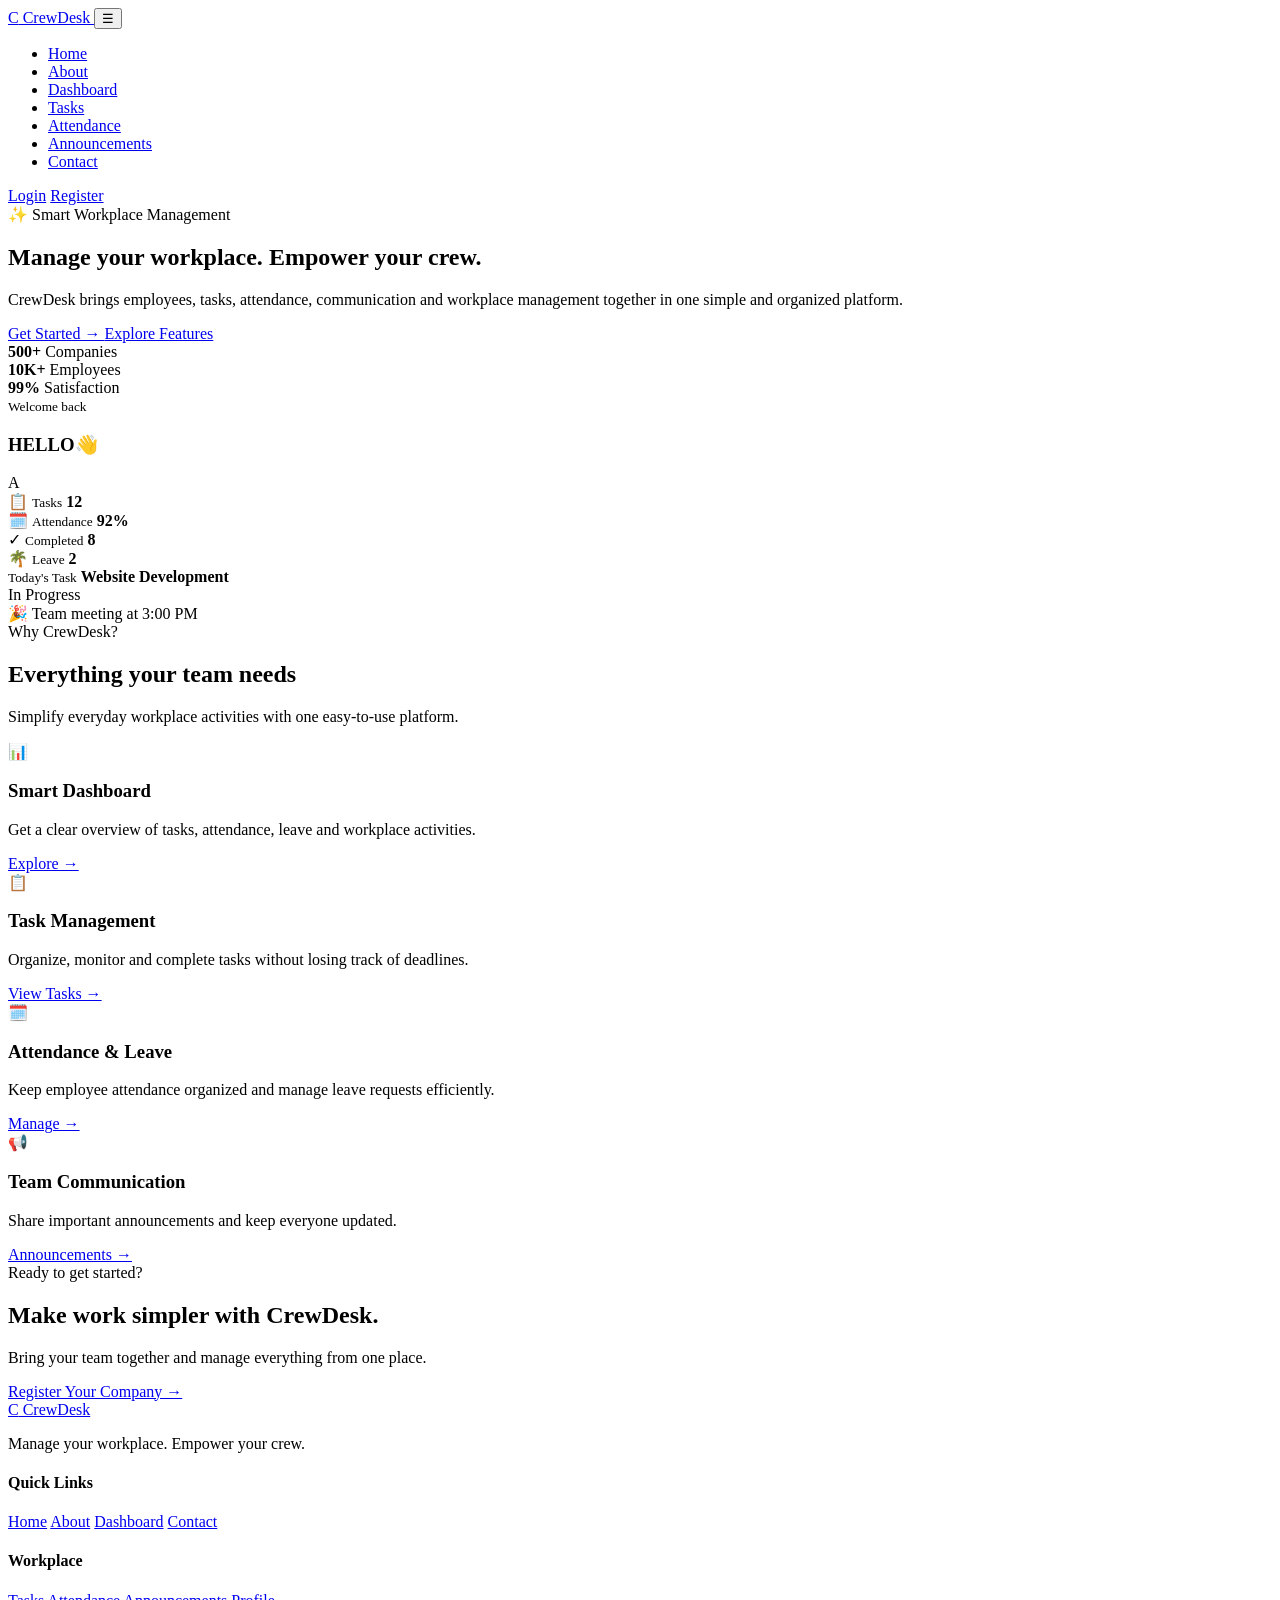
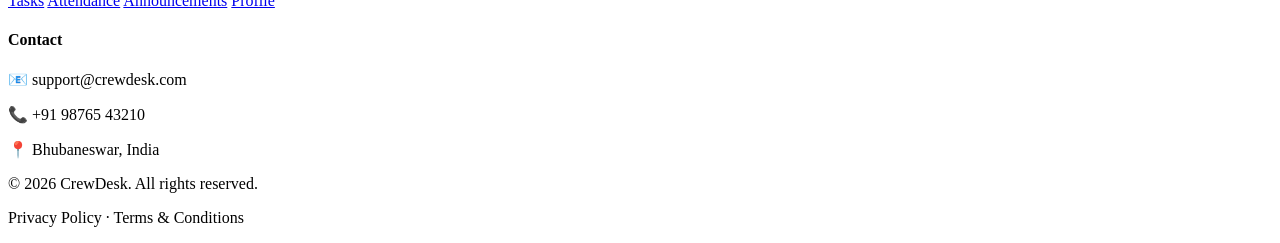
==== index.html @ 96252538 "Add files via upload" ====
<!DOCTYPE html>
<html lang="en">
<head>
    <meta charset="UTF-8">
    <meta name="viewport" content="width=device-width, initial-scale=1.0">
    <title>CrewDesk | Workplace Management</title>

    <link rel="preconnect" href="https://fonts.googleapis.com">
    <link rel="preconnect" href="https://fonts.gstatic.com" crossorigin>
    <link href="https://fonts.googleapis.com/css2?family=Poppins:wght@300;400;500;600;700&display=swap" rel="stylesheet">

    <link rel="stylesheet" href="/Project/CSS/style.css">
</head>

<body>

<header class="header">
    <nav class="navbar container">

        <a href="index.html" class="logo">
            <span class="logo-icon">C</span>
            CrewDesk
        </a>

        <button class="menu-toggle" id="menuToggle">
            ☰
        </button>

        <ul class="nav-links" id="navLinks">
            <li><a href="index.html" class="active">Home</a></li>
            <li><a href="about.html">About</a></li>
            <li><a href="dashboard.html">Dashboard</a></li>
            <li><a href="tasks.html">Tasks</a></li>
            <li><a href="attendance.html">Attendance</a></li>
            <li><a href="announcements.html">Announcements</a></li>
            <li><a href="contact.html">Contact</a></li>
        </ul>

        <div class="nav-buttons">
            <a href="login.html" class="btn btn-outline">Login</a>
            <a href="register.html" class="btn btn-primary">Register</a>
        </div>

    </nav>
</header>


<main>

<section class="hero">

    <div class="container hero-content">

        <div class="hero-text">
            <span class="badge">✨ Smart Workplace Management</span>

            <h1>
                Manage your workplace.
                <span>Empower your crew.</span>
            </h1>

            <p>
                CrewDesk brings employees, tasks, attendance,
                communication and workplace management together
                in one simple and organized platform.
            </p>

            <div class="hero-buttons">
                <a href="register.html" class="btn btn-primary btn-large">
                    Get Started →
                </a>

                <a href="about.html" class="btn btn-light btn-large">
                    Explore Features
                </a>
            </div>

            <div class="hero-stats">
                <div>
                    <strong>500+</strong>
                    <span>Companies</span>
                </div>

                <div>
                    <strong>10K+</strong>
                    <span>Employees</span>
                </div>

                <div>
                    <strong>99%</strong>
                    <span>Satisfaction</span>
                </div>
            </div>
        </div>


        <div class="hero-dashboard">

            

            <div class="dashboard-preview">

                <div class="preview-header">
                    <div>
                        <small>Welcome back</small>
                        <h3 id="welcomeUser">HELLO👋</h3>
                    </div>

                    <div class="profile-circle">A</div>
                </div>

                <div class="preview-cards">

                    <div class="mini-card pink">
                        <span>📋</span>
                        <small>Tasks</small>
                        <strong>12</strong>
                    </div>

                    <div class="mini-card blue">
                        <span>🗓️</span>
                        <small>Attendance</small>
                        <strong>92%</strong>
                    </div>

                    <div class="mini-card green">
                        <span>✓</span>
                        <small>Completed</small>
                        <strong>8</strong>
                    </div>

                    <div class="mini-card purple">
                        <span>🌴</span>
                        <small>Leave</small>
                        <strong>2</strong>
                    </div>

                </div>

                <div class="preview-task">
                    <div>
                        <small>Today's Task</small>
                        <strong>Website Development</strong>
                    </div>

                    <span class="status progress">
                        In Progress
                    </span>
                </div>

                <div class="progress-bar">
                    <span></span>
                </div>

            </div>

            <div class="floating-card card-two">
                🎉 Team meeting at 3:00 PM
            </div>

        </div>

    </div>

</section>


<section class="section">

    <div class="container">

        <div class="section-heading">
            <span class="badge">Why CrewDesk?</span>
            <h2>Everything your team needs</h2>
            <p>
                Simplify everyday workplace activities with
                one easy-to-use platform.
            </p>
        </div>


        <div class="feature-grid">

            <article class="feature-card">
                <div class="feature-icon pink-bg">📊</div>
                <h3>Smart Dashboard</h3>
                <p>
                    Get a clear overview of tasks, attendance,
                    leave and workplace activities.
                </p>
                <a href="dashboard.html">Explore →</a>
            </article>


            <article class="feature-card">
                <div class="feature-icon blue-bg">📋</div>
                <h3>Task Management</h3>
                <p>
                    Organize, monitor and complete tasks
                    without losing track of deadlines.
                </p>
                <a href="tasks.html">View Tasks →</a>
            </article>


            <article class="feature-card">
                <div class="feature-icon green-bg">🗓️</div>
                <h3>Attendance & Leave</h3>
                <p>
                    Keep employee attendance organized and
                    manage leave requests efficiently.
                </p>
                <a href="attendance.html">Manage →</a>
            </article>


            <article class="feature-card">
                <div class="feature-icon purple-bg">📢</div>
                <h3>Team Communication</h3>
                <p>
                    Share important announcements and keep
                    everyone updated.
                </p>
                <a href="announcements.html">Announcements →</a>
            </article>

        </div>

    </div>

</section>


<section class="cta-section">

    <div class="container cta-content">

        <div>
            <span class="badge">Ready to get started?</span>

            <h2>
                Make work simpler with CrewDesk.
            </h2>

            <p>
                Bring your team together and manage everything
                from one place.
            </p>
        </div>

        <a href="register.html" class="btn btn-primary btn-large">
            Register Your Company →
        </a>

    </div>

</section>

</main>


<footer class="footer">

    <div class="container footer-grid">

        <div>
            <a href="index.html" class="logo footer-logo">
                <span class="logo-icon">C</span>
                CrewDesk
            </a>

            <p>
                Manage your workplace. Empower your crew.
            </p>
        </div>

        <div>
            <h4>Quick Links</h4>
            <a href="index.html">Home</a>
            <a href="about.html">About</a>
            <a href="dashboard.html">Dashboard</a>
            <a href="contact.html">Contact</a>
        </div>

        <div>
            <h4>Workplace</h4>
            <a href="tasks.html">Tasks</a>
            <a href="attendance.html">Attendance</a>
            <a href="announcements.html">Announcements</a>
            <a href="profile.html">Profile</a>
        </div>

        <div>
            <h4>Contact</h4>
            <p>📧 support@crewdesk.com</p>
            <p>📞 +91 98765 43210</p>
            <p>📍 Bhubaneswar, India</p>
        </div>

    </div>

    <div class="footer-bottom">
        <p>© 2026 CrewDesk. All rights reserved.</p>
        <p>Privacy Policy · Terms & Conditions</p>
    </div>

</footer>

<script src="/Project/js/script.js"></script>

</body>
</html>
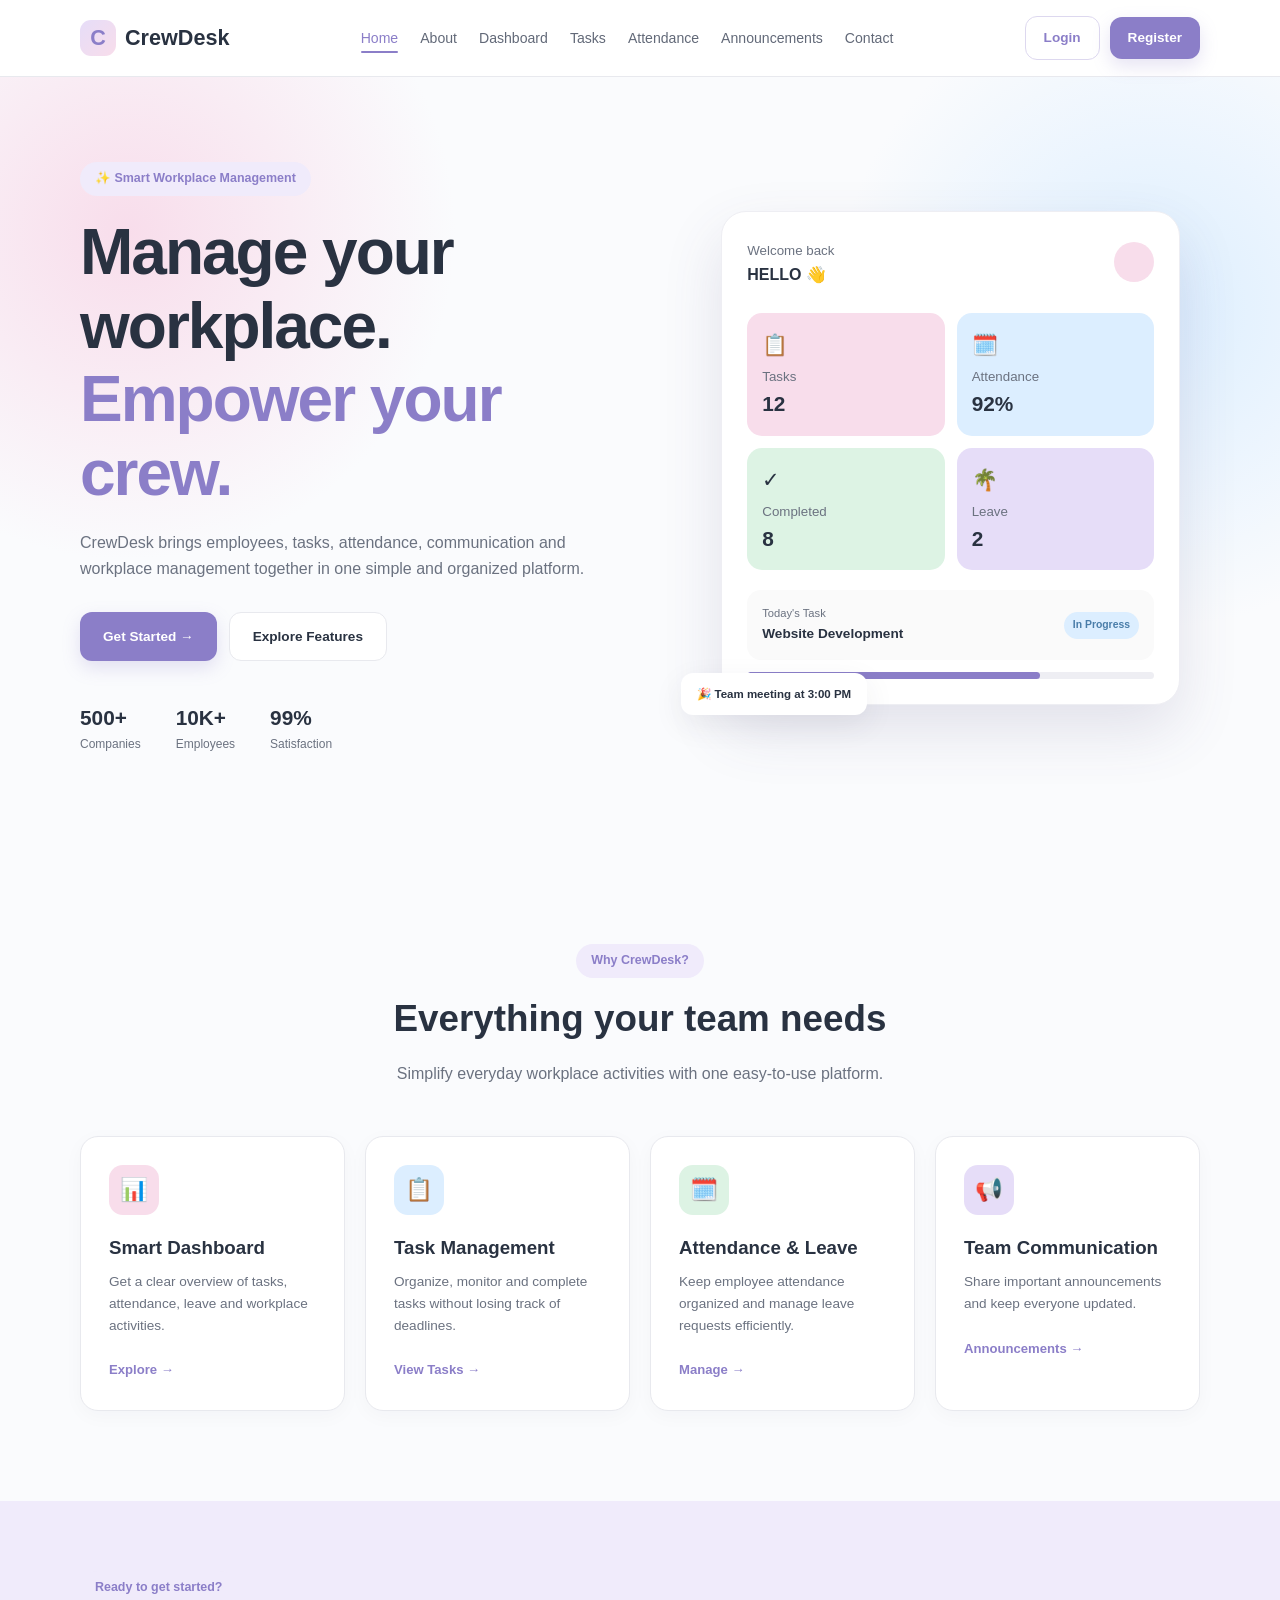
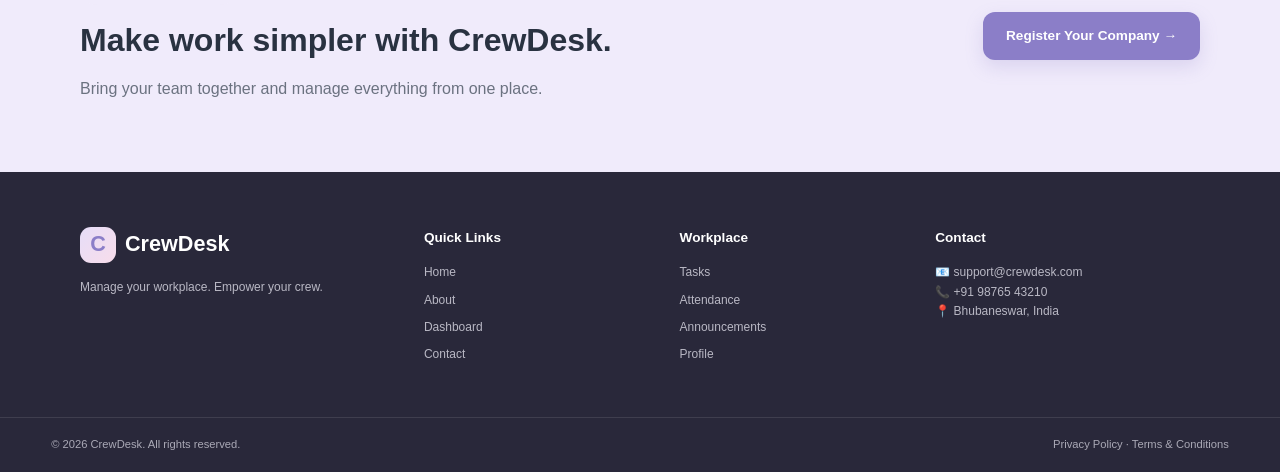
==== commit b8b84ab9: "Fix HTML formatting and update stylesheet path" ====
--- a/index.html
+++ b/index.html
@@ -9,7 +9,7 @@
     <link rel="preconnect" href="https://fonts.gstatic.com" crossorigin>
     <link href="https://fonts.googleapis.com/css2?family=Poppins:wght@300;400;500;600;700&display=swap" rel="stylesheet">
 
-    <link rel="stylesheet" href="/Project/CSS/style.css">
+    <link rel="stylesheet" href="style.css">
 </head>
 
 <body>
@@ -306,7 +306,7 @@
 
 </footer>
 
-<script src="/Project/js/script.js"></script>
+<script src="script.js"></script>
 
 </body>
-</html>+</html>
--- a/style.css
+++ b/style.css
@@ -0,0 +1,1688 @@
+/* ================================
+   CREWDESK - MAIN STYLESHEET
+================================ */
+
+
+/* ---------- RESET ---------- */
+
+* {
+    margin: 0;
+    padding: 0;
+    box-sizing: border-box;
+}
+
+html {
+    scroll-behavior: smooth;
+}
+
+body {
+    font-family: 'Poppins', sans-serif;
+    background: #fafbfd;
+    color: #293241;
+    line-height: 1.6;
+}
+
+a {
+    text-decoration: none;
+    color: inherit;
+}
+
+button,
+input,
+textarea,
+select {
+    font-family: inherit;
+}
+
+button {
+    cursor: pointer;
+}
+
+img {
+    max-width: 100%;
+}
+
+
+/* ---------- VARIABLES ---------- */
+
+:root {
+
+    --pink: #f8ddeb;
+    --pink-dark: #d989ae;
+
+    --purple: #e6ddf8;
+    --purple-dark: #8b7ec8;
+
+    --blue: #dceeff;
+    --blue-dark: #659bd3;
+
+    --green: #ddf3e4;
+    --green-dark: #68a982;
+
+    --yellow: #fff1cf;
+
+    --dark: #293241;
+    --gray: #6b7280;
+    --light-gray: #f2f4f7;
+    --white: #ffffff;
+
+    --border: #e8e9ee;
+
+    --shadow: 0 10px 30px rgba(50, 50, 80, 0.08);
+
+    --radius: 18px;
+}
+
+
+/* ---------- COMMON ---------- */
+
+.container {
+    width: min(1120px, 92%);
+    margin: auto;
+}
+
+.section {
+    padding: 90px 0;
+}
+
+.soft-section {
+    background: #f7f5fb;
+}
+
+.section-heading {
+    text-align: center;
+    max-width: 650px;
+    margin: 0 auto 50px;
+}
+
+.section-heading h2 {
+    font-size: 2.3rem;
+    margin: 12px 0;
+}
+
+.section-heading p {
+    color: var(--gray);
+}
+
+.badge {
+    display: inline-block;
+    background: #f0ebfb;
+    color: var(--purple-dark);
+    padding: 7px 15px;
+    border-radius: 30px;
+    font-size: 0.78rem;
+    font-weight: 600;
+}
+
+
+/* ---------- HEADER ---------- */
+
+.header {
+    background: rgba(255, 255, 255, 0.94);
+    border-bottom: 1px solid var(--border);
+    position: sticky;
+    top: 0;
+    z-index: 1000;
+    backdrop-filter: blur(12px);
+}
+
+.navbar {
+    min-height: 76px;
+    display: flex;
+    align-items: center;
+    justify-content: space-between;
+    gap: 20px;
+}
+
+.logo {
+    display: flex;
+    align-items: center;
+    gap: 9px;
+    font-size: 1.35rem;
+    font-weight: 700;
+    color: var(--dark);
+    white-space: nowrap;
+}
+
+.logo-icon {
+    width: 36px;
+    height: 36px;
+    border-radius: 11px;
+    background: linear-gradient(135deg, #e6ddf8, #f8ddeb);
+    display: grid;
+    place-items: center;
+    color: var(--purple-dark);
+    font-weight: 700;
+}
+
+.nav-links {
+    display: flex;
+    list-style: none;
+    gap: 22px;
+}
+
+.nav-links a {
+    color: #626978;
+    font-size: 0.88rem;
+    font-weight: 500;
+    position: relative;
+}
+
+.nav-links a:hover,
+.nav-links a.active {
+    color: var(--purple-dark);
+}
+
+.nav-links a.active::after {
+    content: "";
+    position: absolute;
+    height: 2px;
+    background: var(--purple-dark);
+    bottom: -7px;
+    left: 0;
+    right: 0;
+    border-radius: 10px;
+}
+
+.nav-buttons {
+    display: flex;
+    gap: 10px;
+    align-items: center;
+}
+
+.btn {
+    border: none;
+    border-radius: 12px;
+    padding: 10px 18px;
+    font-size: 0.85rem;
+    font-weight: 600;
+    display: inline-flex;
+    align-items: center;
+    justify-content: center;
+    gap: 7px;
+    transition: all 0.3s ease;
+}
+
+.btn-primary {
+    background: #8b7ec8;
+    color: white;
+    box-shadow: 0 7px 18px rgba(139, 126, 200, 0.22);
+}
+
+.btn-primary:hover {
+    transform: translateY(-3px);
+    box-shadow: 0 12px 25px rgba(139, 126, 200, 0.3);
+}
+
+.btn-outline {
+    border: 1px solid #ddd8ef;
+    background: white;
+    color: var(--purple-dark);
+}
+
+.btn-outline:hover {
+    background: #f5f1fc;
+}
+
+.btn-light {
+    background: white;
+    border: 1px solid var(--border);
+    color: var(--dark);
+}
+
+.btn-light:hover {
+    transform: translateY(-3px);
+}
+
+.btn-large {
+    padding: 13px 23px;
+}
+
+.full-btn {
+    width: 100%;
+}
+
+.menu-toggle {
+    display: none;
+    border: none;
+    background: transparent;
+    font-size: 1.6rem;
+    color: var(--dark);
+}
+
+.profile-mini {
+    width: 38px;
+    height: 38px;
+    border-radius: 50%;
+    background: var(--pink);
+    display: grid;
+    place-items: center;
+    color: #a35e80;
+    font-weight: 600;
+}
+
+
+/* ---------- HERO ---------- */
+
+.hero {
+    padding: 85px 0 100px;
+    background:
+        radial-gradient(circle at 10% 20%, #f8ddeb 0, transparent 25%),
+        radial-gradient(circle at 90% 30%, #dceeff 0, transparent 25%),
+        #fafbfd;
+}
+
+.hero-content {
+    display: grid;
+    grid-template-columns: 1.05fr 0.95fr;
+    align-items: center;
+    gap: 70px;
+}
+
+.hero-text h1 {
+    font-size: clamp(2.5rem, 5vw, 4.2rem);
+    line-height: 1.15;
+    margin: 20px 0;
+    letter-spacing: -2px;
+}
+
+.hero-text h1 span {
+    display: block;
+    color: var(--purple-dark);
+}
+
+.hero-text p {
+    color: var(--gray);
+    max-width: 600px;
+    font-size: 1rem;
+}
+
+.hero-buttons {
+    display: flex;
+    gap: 12px;
+    margin-top: 30px;
+}
+
+.hero-stats {
+    display: flex;
+    gap: 35px;
+    margin-top: 40px;
+}
+
+.hero-stats div {
+    display: flex;
+    flex-direction: column;
+}
+
+.hero-stats strong {
+    font-size: 1.3rem;
+}
+
+.hero-stats span {
+    color: var(--gray);
+    font-size: 0.75rem;
+}
+
+
+/* ---------- DASHBOARD PREVIEW ---------- */
+
+.hero-dashboard {
+    position: relative;
+    padding: 20px;
+}
+
+.dashboard-preview {
+    background: white;
+    border-radius: 25px;
+    padding: 25px;
+    box-shadow: 0 25px 60px rgba(80, 70, 120, 0.14);
+    border: 1px solid #eeeeF3;
+    animation: float 4s ease-in-out infinite;
+}
+
+.preview-header {
+    display: flex;
+    justify-content: space-between;
+    align-items: center;
+    margin-bottom: 25px;
+}
+
+.preview-header small {
+    color: var(--gray);
+}
+
+.preview-header h3 {
+    font-size: 1rem;
+}
+
+.profile-circle {
+    width: 40px;
+    height: 40px;
+    background: var(--pink);
+    border-radius: 50%;
+    display: grid;
+    place-items: center;
+}
+
+.preview-cards {
+    display: grid;
+    grid-template-columns: repeat(2, 1fr);
+    gap: 12px;
+}
+
+.mini-card {
+    border-radius: 15px;
+    padding: 15px;
+    display: flex;
+    flex-direction: column;
+}
+
+.mini-card span {
+    font-size: 1.3rem;
+}
+
+.mini-card small {
+    color: var(--gray);
+    margin-top: 5px;
+}
+
+.mini-card strong {
+    font-size: 1.3rem;
+}
+
+.pink {
+    background: var(--pink);
+}
+
+.blue {
+    background: var(--blue);
+}
+
+.green {
+    background: var(--green);
+}
+
+.purple {
+    background: var(--purple);
+}
+
+.preview-task {
+    display: flex;
+    justify-content: space-between;
+    align-items: center;
+    margin-top: 20px;
+    padding: 15px;
+    background: #fafafa;
+    border-radius: 14px;
+}
+
+.preview-task small,
+.preview-task strong {
+    display: block;
+}
+
+.preview-task small {
+    color: var(--gray);
+    font-size: 0.7rem;
+}
+
+.preview-task strong {
+    font-size: 0.85rem;
+}
+
+.progress-bar {
+    height: 7px;
+    background: #eeeef3;
+    border-radius: 20px;
+    margin-top: 12px;
+    overflow: hidden;
+}
+
+.progress-bar span {
+    display: block;
+    width: 72%;
+    height: 100%;
+    background: var(--purple-dark);
+    border-radius: inherit;
+}
+
+.floating-card {
+    position: absolute;
+    background: white;
+    padding: 12px 16px;
+    border-radius: 12px;
+    box-shadow: var(--shadow);
+    font-size: 0.72rem;
+    font-weight: 600;
+    z-index: 2;
+}
+
+.card-one {
+    top: 0;
+    right: -10px;
+}
+
+.card-two {
+    bottom: 10px;
+    left: -20px;
+}
+
+@keyframes float {
+
+    0%, 100% {
+        transform: translateY(0);
+    }
+
+    50% {
+        transform: translateY(-8px);
+    }
+
+}
+
+
+/* ---------- FEATURES ---------- */
+
+.feature-grid {
+    display: grid;
+    grid-template-columns: repeat(4, 1fr);
+    gap: 20px;
+}
+
+.feature-card {
+    background: white;
+    padding: 28px;
+    border: 1px solid var(--border);
+    border-radius: var(--radius);
+    box-shadow: 0 5px 20px rgba(30, 30, 60, 0.03);
+    transition: 0.35s ease;
+}
+
+.feature-card:hover {
+    transform: translateY(-8px);
+    box-shadow: var(--shadow);
+}
+
+.feature-icon,
+.announcement-icon,
+.contact-icon {
+    width: 50px;
+    height: 50px;
+    border-radius: 14px;
+    display: grid;
+    place-items: center;
+    font-size: 1.4rem;
+}
+
+.feature-card h3 {
+    margin: 18px 0 8px;
+}
+
+.feature-card p {
+    color: var(--gray);
+    font-size: 0.85rem;
+    margin-bottom: 20px;
+}
+
+.feature-card a {
+    color: var(--purple-dark);
+    font-size: 0.82rem;
+    font-weight: 600;
+}
+
+
+/* ---------- BACKGROUNDS ---------- */
+
+.pink-bg {
+    background: var(--pink);
+}
+
+.blue-bg {
+    background: var(--blue);
+}
+
+.green-bg {
+    background: var(--green);
+}
+
+.purple-bg {
+    background: var(--purple);
+}
+
+
+/* ---------- CTA ---------- */
+
+.cta-section {
+    padding: 70px 0;
+    background: #f0ebfb;
+}
+
+.cta-content {
+    display: flex;
+    align-items: center;
+    justify-content: space-between;
+    gap: 30px;
+}
+
+.cta-content h2 {
+    font-size: 2rem;
+    margin: 10px 0;
+}
+
+.cta-content p {
+    color: var(--gray);
+}
+
+
+/* ---------- PAGE HERO ---------- */
+
+.page-hero {
+    padding: 80px 0;
+    text-align: center;
+    background:
+        radial-gradient(circle at 20% 30%, #f8ddeb, transparent 25%),
+        radial-gradient(circle at 80% 30%, #dceeff, transparent 25%);
+}
+
+.page-hero h1 {
+    font-size: 3rem;
+    margin: 15px 0;
+}
+
+.page-hero p {
+    max-width: 600px;
+    margin: auto;
+    color: var(--gray);
+}
+
+
+/* ---------- ABOUT ---------- */
+
+.about-grid {
+    display: grid;
+    grid-template-columns: 1.2fr 0.8fr;
+    gap: 70px;
+    align-items: center;
+}
+
+.about-text h2 {
+    font-size: 2.3rem;
+    margin: 15px 0 20px;
+}
+
+.about-text p {
+    color: var(--gray);
+    margin: 12px 0;
+}
+
+.about-card {
+    background: white;
+    padding: 45px;
+    border-radius: 25px;
+    text-align: center;
+    box-shadow: var(--shadow);
+    border: 1px solid var(--border);
+}
+
+.about-big-icon {
+    font-size: 4rem;
+    margin-bottom: 20px;
+}
+
+.about-card p {
+    color: var(--gray);
+}
+
+.about-stat {
+    margin-top: 30px;
+    padding-top: 20px;
+    border-top: 1px solid var(--border);
+    display: flex;
+    justify-content: space-between;
+}
+
+.about-stat strong {
+    font-size: 1.5rem;
+}
+
+.about-stat span {
+    color: var(--gray);
+}
+
+.steps {
+    display: grid;
+    grid-template-columns: repeat(4, 1fr);
+    gap: 20px;
+}
+
+.step {
+    background: white;
+    padding: 25px;
+    border-radius: 18px;
+    border: 1px solid var(--border);
+}
+
+.step > span {
+    width: 42px;
+    height: 42px;
+    display: grid;
+    place-items: center;
+    border-radius: 50%;
+    background: var(--purple);
+    color: var(--purple-dark);
+    font-weight: 700;
+}
+
+.step h3 {
+    margin: 18px 0 8px;
+}
+
+.step p {
+    color: var(--gray);
+    font-size: 0.85rem;
+}
+
+
+/* ---------- FORMS ---------- */
+
+.form-page {
+    min-height: calc(100vh - 76px);
+    padding: 70px 0;
+    background:
+        radial-gradient(circle at 10% 20%, #f8ddeb, transparent 25%),
+        radial-gradient(circle at 90% 70%, #dceeff, transparent 25%);
+}
+
+.form-container {
+    width: min(800px, 92%);
+    margin: auto;
+}
+
+.form-heading {
+    text-align: center;
+    margin-bottom: 35px;
+}
+
+.form-heading h1,
+.login-card h1 {
+    font-size: 2.3rem;
+    margin: 12px 0;
+}
+
+.form-heading p,
+.login-card > p {
+    color: var(--gray);
+}
+
+.main-form {
+    background: white;
+    padding: 35px;
+    border-radius: 22px;
+    border: 1px solid var(--border);
+    box-shadow: var(--shadow);
+}
+
+.form-row {
+    display: grid;
+    grid-template-columns: 1fr 1fr;
+    gap: 18px;
+}
+
+.form-group {
+    margin-bottom: 20px;
+}
+
+.form-group label {
+    display: block;
+    font-size: 0.82rem;
+    font-weight: 600;
+    margin-bottom: 7px;
+}
+
+.form-group input,
+.form-group textarea,
+.form-group select {
+    width: 100%;
+    border: 1px solid #dedfe6;
+    border-radius: 11px;
+    padding: 12px 14px;
+    outline: none;
+    font-size: 0.85rem;
+    background: white;
+    color: var(--dark);
+}
+
+.form-group textarea {
+    resize: vertical;
+}
+
+.form-group input:focus,
+.form-group textarea:focus,
+.form-group select:focus {
+    border-color: var(--purple-dark);
+    box-shadow: 0 0 0 3px #eeeafb;
+}
+
+.password-box {
+    position: relative;
+}
+
+.password-box input {
+    padding-right: 45px;
+}
+
+.show-password {
+    position: absolute;
+    right: 10px;
+    top: 50%;
+    transform: translateY(-50%);
+    border: none;
+    background: transparent;
+}
+
+.error {
+    color: #d9536a;
+    font-size: 0.72rem;
+    display: block;
+    margin-top: 5px;
+}
+
+.checkbox {
+    display: flex;
+    align-items: center;
+    gap: 9px;
+    font-size: 0.78rem;
+    margin: 10px 0 5px;
+}
+
+.checkbox input {
+    accent-color: var(--purple-dark);
+}
+
+.form-bottom {
+    text-align: center;
+    font-size: 0.8rem;
+    margin-top: 20px;
+    color: var(--gray);
+}
+
+.form-bottom a,
+.login-options a {
+    color: var(--purple-dark);
+    font-weight: 600;
+}
+
+
+/* ---------- LOGIN ---------- */
+
+.login-card {
+    width: min(480px, 92%);
+    margin: auto;
+    text-align: center;
+}
+
+.login-icon {
+    width: 65px;
+    height: 65px;
+    background: var(--purple);
+    border-radius: 20px;
+    display: grid;
+    place-items: center;
+    font-size: 2rem;
+    margin: 0 auto 20px;
+}
+
+.login-card .main-form {
+    margin-top: 25px;
+    text-align: left;
+}
+
+.login-options {
+    display: flex;
+    justify-content: space-between;
+    align-items: center;
+    margin-bottom: 20px;
+}
+
+.login-options .checkbox {
+    margin: 0;
+}
+
+
+/* ---------- DASHBOARD ---------- */
+
+.dashboard-page {
+    padding: 55px 0 80px;
+}
+
+.dashboard-heading {
+    display: flex;
+    align-items: center;
+    justify-content: space-between;
+    gap: 20px;
+    margin-bottom: 35px;
+}
+
+.dashboard-heading h1 {
+    font-size: 2rem;
+    margin: 10px 0 5px;
+}
+
+.dashboard-heading p {
+    color: var(--gray);
+}
+
+.date-box {
+    background: white;
+    padding: 12px 17px;
+    border: 1px solid var(--border);
+    border-radius: 12px;
+    font-size: 0.8rem;
+}
+
+.stats-grid {
+    display: grid;
+    grid-template-columns: repeat(4, 1fr);
+    gap: 18px;
+    margin-bottom: 25px;
+}
+
+.stat-card {
+    padding: 22px;
+    border-radius: 18px;
+    display: flex;
+    gap: 16px;
+    align-items: center;
+    transition: 0.3s;
+}
+
+.stat-card:hover {
+    transform: translateY(-4px);
+}
+
+.pink-card {
+    background: var(--pink);
+}
+
+.blue-card {
+    background: var(--blue);
+}
+
+.green-card {
+    background: var(--green);
+}
+
+.purple-card {
+    background: var(--purple);
+}
+
+.stat-icon {
+    width: 48px;
+    height: 48px;
+    background: rgba(255,255,255,0.6);
+    border-radius: 14px;
+    display: grid;
+    place-items: center;
+    font-size: 1.3rem;
+}
+
+.stat-card span,
+.stat-card strong {
+    display: block;
+}
+
+.stat-card span {
+    font-size: 0.75rem;
+    color: var(--gray);
+}
+
+.stat-card strong {
+    font-size: 1.4rem;
+}
+
+.dashboard-grid {
+    display: grid;
+    grid-template-columns: 1.3fr 0.7fr;
+    gap: 20px;
+    margin-bottom: 20px;
+}
+
+.dashboard-panel {
+    background: white;
+    border: 1px solid var(--border);
+    border-radius: 18px;
+    padding: 25px;
+    box-shadow: 0 5px 20px rgba(30,30,60,0.03);
+}
+
+.panel-heading {
+    display: flex;
+    justify-content: space-between;
+    align-items: center;
+    margin-bottom: 20px;
+}
+
+.panel-heading h2 {
+    font-size: 1.1rem;
+}
+
+.panel-heading a {
+    font-size: 0.78rem;
+    color: var(--purple-dark);
+    font-weight: 600;
+}
+
+.task-item {
+    display: flex;
+    align-items: center;
+    gap: 13px;
+    padding: 15px 0;
+    border-bottom: 1px solid #f0f0f3;
+}
+
+.task-item:last-child {
+    border-bottom: none;
+}
+
+.task-icon {
+    width: 42px;
+    height: 42px;
+    border-radius: 12px;
+    background: #f4f2fa;
+    display: grid;
+    place-items: center;
+}
+
+.task-info {
+    flex: 1;
+}
+
+.task-info strong,
+.task-info span {
+    display: block;
+}
+
+.task-info strong {
+    font-size: 0.83rem;
+}
+
+.task-info span {
+    color: var(--gray);
+    font-size: 0.7rem;
+}
+
+.status {
+    padding: 5px 9px;
+    border-radius: 20px;
+    font-size: 0.65rem;
+    font-weight: 600;
+    white-space: nowrap;
+}
+
+.progress {
+    background: var(--blue);
+    color: #497da9;
+}
+
+.pending {
+    background: var(--yellow);
+    color: #a3792c;
+}
+
+.completed {
+    background: var(--green);
+    color: #4d9167;
+}
+
+.announcement-mini {
+    display: flex;
+    gap: 12px;
+    align-items: center;
+    padding: 12px 0;
+    border-bottom: 1px solid #f0f0f3;
+}
+
+.announcement-mini:last-child {
+    border-bottom: none;
+}
+
+.announcement-mini > span {
+    font-size: 1.3rem;
+}
+
+.announcement-mini strong {
+    font-size: 0.78rem;
+}
+
+.announcement-mini p {
+    font-size: 0.68rem;
+    color: var(--gray);
+}
+
+.attendance-progress {
+    display: flex;
+    align-items: center;
+    gap: 50px;
+}
+
+.attendance-circle {
+    width: 130px;
+    height: 130px;
+    border-radius: 50%;
+    background: conic-gradient(var(--purple-dark) 0 92%, #eeeef3 92% 100%);
+    display: grid;
+    place-items: center;
+    position: relative;
+}
+
+.attendance-circle::after {
+    content: "";
+    position: absolute;
+    width: 95px;
+    height: 95px;
+    background: white;
+    border-radius: 50%;
+}
+
+.attendance-circle strong,
+.attendance-circle span {
+    position: relative;
+    z-index: 1;
+}
+
+.attendance-circle strong {
+    font-size: 1.3rem;
+}
+
+.attendance-circle span {
+    font-size: 0.65rem;
+    margin-top: 35px;
+    color: var(--gray);
+}
+
+.attendance-details {
+    display: flex;
+    gap: 35px;
+}
+
+.attendance-details div span,
+.attendance-details div strong {
+    display: block;
+}
+
+.attendance-details span {
+    color: var(--gray);
+    font-size: 0.72rem;
+}
+
+.attendance-details strong {
+    font-size: 1rem;
+}
+
+
+/* ---------- TASKS ---------- */
+
+.task-filters {
+    display: flex;
+    gap: 10px;
+    margin-bottom: 25px;
+}
+
+.filter-btn {
+    border: 1px solid var(--border);
+    background: white;
+    padding: 9px 16px;
+    border-radius: 10px;
+    font-size: 0.78rem;
+    color: var(--gray);
+}
+
+.filter-btn:hover,
+.filter-btn.active {
+    background: var(--purple);
+    color: var(--purple-dark);
+    border-color: transparent;
+}
+
+.tasks-list {
+    display: flex;
+    flex-direction: column;
+    gap: 15px;
+}
+
+.large-task {
+    background: white;
+    border: 1px solid var(--border);
+    border-radius: 18px;
+    padding: 22px;
+    display: flex;
+    justify-content: space-between;
+    gap: 20px;
+    transition: 0.3s;
+}
+
+.large-task:hover {
+    transform: translateY(-3px);
+    box-shadow: var(--shadow);
+}
+
+.task-left {
+    display: flex;
+    gap: 15px;
+}
+
+.task-left h3 {
+    font-size: 0.95rem;
+}
+
+.task-left p {
+    color: var(--gray);
+    font-size: 0.75rem;
+    margin: 5px 0;
+}
+
+.task-left small {
+    color: #90949d;
+    font-size: 0.68rem;
+}
+
+.task-right {
+    display: flex;
+    align-items: center;
+    gap: 10px;
+}
+
+.priority {
+    padding: 5px 9px;
+    border-radius: 20px;
+    font-size: 0.63rem;
+    font-weight: 600;
+}
+
+.high {
+    background: #fde3e8;
+    color: #bd6070;
+}
+
+.medium {
+    background: var(--yellow);
+    color: #9c792c;
+}
+
+.low {
+    background: var(--green);
+    color: #528967;
+}
+
+.complete-task {
+    border: none;
+    background: #f4f1fb;
+    color: var(--purple-dark);
+    padding: 7px 10px;
+    border-radius: 8px;
+    font-size: 0.65rem;
+}
+
+
+/* ---------- CALENDAR ---------- */
+
+.calendar-days,
+.calendar-dates {
+    display: grid;
+    grid-template-columns: repeat(7, 1fr);
+    gap: 7px;
+    text-align: center;
+}
+
+.calendar-days {
+    margin-bottom: 10px;
+}
+
+.calendar-days span {
+    color: var(--gray);
+    font-size: 0.68rem;
+}
+
+.calendar-dates span {
+    padding: 10px 5px;
+    border-radius: 9px;
+    font-size: 0.72rem;
+}
+
+.calendar-dates .present {
+    background: var(--green);
+}
+
+.calendar-dates .leave {
+    background: var(--purple);
+}
+
+.calendar-dates .today {
+    background: var(--pink);
+    font-weight: 700;
+}
+
+.calendar-dates .weekend {
+    color: #aaa;
+}
+
+
+/* ---------- ANNOUNCEMENTS ---------- */
+
+.announcement-grid {
+    display: grid;
+    grid-template-columns: repeat(2, 1fr);
+    gap: 20px;
+}
+
+.announcement-card {
+    background: white;
+    border: 1px solid var(--border);
+    border-radius: 20px;
+    padding: 28px;
+    transition: 0.3s;
+}
+
+.announcement-card:hover {
+    transform: translateY(-6px);
+    box-shadow: var(--shadow);
+}
+
+.announcement-top {
+    display: flex;
+    justify-content: space-between;
+    align-items: center;
+}
+
+.announcement-top > span {
+    font-size: 0.7rem;
+    color: var(--gray);
+}
+
+.announcement-card h2 {
+    margin: 20px 0 8px;
+    font-size: 1.15rem;
+}
+
+.announcement-card p {
+    color: var(--gray);
+    font-size: 0.8rem;
+    margin-bottom: 20px;
+}
+
+.announcement-card a {
+    color: var(--purple-dark);
+    font-size: 0.78rem;
+    font-weight: 600;
+}
+
+
+/* ---------- PROFILE ---------- */
+
+.profile-layout {
+    display: grid;
+    grid-template-columns: 0.35fr 0.65fr;
+    gap: 20px;
+}
+
+.profile-card {
+    background: white;
+    border: 1px solid var(--border);
+    border-radius: 20px;
+    padding: 30px;
+    text-align: center;
+    height: fit-content;
+}
+
+.profile-avatar {
+    width: 85px;
+    height: 85px;
+    border-radius: 50%;
+    background: var(--pink);
+    color: #a35e80;
+    display: grid;
+    place-items: center;
+    font-size: 2rem;
+    font-weight: 600;
+    margin: auto;
+}
+
+.profile-card h2 {
+    margin-top: 15px;
+}
+
+.profile-card > p {
+    color: var(--gray);
+    font-size: 0.8rem;
+    margin-bottom: 12px;
+}
+
+.profile-divider {
+    border-top: 1px solid var(--border);
+    margin: 25px 0;
+}
+
+.profile-detail {
+    display: flex;
+    justify-content: space-between;
+    padding: 10px 0;
+    border-bottom: 1px solid #f0f0f3;
+    font-size: 0.72rem;
+}
+
+.profile-detail span {
+    color: var(--gray);
+}
+
+
+/* ---------- CONTACT ---------- */
+
+.contact-grid {
+    display: grid;
+    grid-template-columns: 0.8fr 1.2fr;
+    gap: 50px;
+    align-items: start;
+}
+
+.contact-info h2 {
+    font-size: 2rem;
+    margin-bottom: 15px;
+}
+
+.contact-info > p {
+    color: var(--gray);
+    font-size: 0.85rem;
+    margin-bottom: 30px;
+}
+
+.contact-item {
+    display: flex;
+    gap: 15px;
+    margin: 20px 0;
+    align-items: center;
+}
+
+.contact-item strong,
+.contact-item span {
+    display: block;
+}
+
+.contact-item strong {
+    font-size: 0.82rem;
+}
+
+.contact-item span {
+    color: var(--gray);
+    font-size: 0.75rem;
+}
+
+.contact-form-card {
+    background: white;
+    border-radius: 22px;
+}
+
+.faq-section {
+    background: #f7f5fb;
+}
+
+.faq {
+    max-width: 750px;
+    margin: auto;
+}
+
+.faq-item {
+    background: white;
+    border: 1px solid var(--border);
+    border-radius: 13px;
+    margin-bottom: 10px;
+    overflow: hidden;
+}
+
+.faq-question {
+    width: 100%;
+    border: none;
+    background: white;
+    padding: 18px;
+    display: flex;
+    justify-content: space-between;
+    font-weight: 600;
+    color: var(--dark);
+}
+
+.faq-answer {
+    display: none;
+    padding: 0 18px 18px;
+    color: var(--gray);
+    font-size: 0.8rem;
+}
+
+.faq-item.open .faq-answer {
+    display: block;
+}
+
+
+/* ---------- FOOTER ---------- */
+
+.footer {
+    background: #29283a;
+    color: white;
+    padding-top: 55px;
+}
+
+.footer-grid {
+    display: grid;
+    grid-template-columns: 1.4fr 1fr 1fr 1.2fr;
+    gap: 35px;
+    padding-bottom: 45px;
+}
+
+.footer-logo {
+    color: white;
+    margin-bottom: 15px;
+}
+
+.footer-grid > div > p {
+    color: #b9b8c4;
+    font-size: 0.75rem;
+}
+
+.footer-grid h4 {
+    margin-bottom: 15px;
+    font-size: 0.85rem;
+}
+
+.footer-grid a:not(.logo) {
+    display: block;
+    color: #b9b8c4;
+    font-size: 0.75rem;
+    margin: 8px 0;
+}
+
+.footer-grid a:hover {
+    color: white;
+}
+
+.footer-bottom {
+    border-top: 1px solid rgba(255,255,255,0.1);
+    padding: 18px 4%;
+    display: flex;
+    justify-content: space-between;
+    gap: 20px;
+    color: #aaa9b6;
+    font-size: 0.7rem;
+}
+
+
+/* ---------- RESPONSIVE ---------- */
+
+@media (max-width: 1000px) {
+
+    .nav-links {
+        gap: 12px;
+    }
+
+    .feature-grid {
+        grid-template-columns: repeat(2, 1fr);
+    }
+
+    .steps {
+        grid-template-columns: repeat(2, 1fr);
+    }
+
+    .stats-grid {
+        grid-template-columns: repeat(2, 1fr);
+    }
+
+    .hero-content {
+        gap: 35px;
+    }
+
+}
+
+
+@media (max-width: 800px) {
+
+    .menu-toggle {
+        display: block;
+    }
+
+    .nav-links {
+        position: absolute;
+        top: 76px;
+        left: 0;
+        right: 0;
+        background: white;
+        flex-direction: column;
+        padding: 25px;
+        border-bottom: 1px solid var(--border);
+        display: none;
+    }
+
+    .nav-links.show {
+        display: flex;
+    }
+
+    .nav-buttons {
+        display: none;
+    }
+
+    .hero-content,
+    .about-grid,
+    .dashboard-grid,
+    .contact-grid,
+    .profile-layout {
+        grid-template-columns: 1fr;
+    }
+
+    .hero {
+        padding-top: 55px;
+    }
+
+    .hero-text {
+        text-align: center;
+    }
+
+    .hero-text p {
+        margin: auto;
+    }
+
+    .hero-buttons,
+    .hero-stats {
+        justify-content: center;
+    }
+
+    .dashboard-heading {
+        align-items: flex-start;
+        flex-direction: column;
+    }
+
+    .announcement-grid {
+        grid-template-columns: 1fr;
+    }
+
+    .footer-grid {
+        grid-template-columns: repeat(2, 1fr);
+    }
+
+}
+
+
+@media (max-width: 600px) {
+
+    .section {
+        padding: 60px 0;
+    }
+
+    .hero-text h1 {
+        font-size: 2.5rem;
+    }
+
+    .hero-buttons {
+        flex-direction: column;
+    }
+
+    .hero-buttons .btn {
+        width: 100%;
+    }
+
+    .hero-stats {
+        gap: 20px;
+    }
+
+    .feature-grid,
+    .steps,
+    .stats-grid {
+        grid-template-columns: 1fr;
+    }
+
+    .form-row {
+        grid-template-columns: 1fr;
+        gap: 0;
+    }
+
+    .main-form {
+        padding: 22px;
+    }
+
+    .page-hero h1 {
+        font-size: 2.3rem;
+    }
+
+    .cta-content {
+        flex-direction: column;
+        align-items: flex-start;
+    }
+
+    .large-task {
+        flex-direction: column;
+    }
+
+    .task-right {
+        flex-wrap: wrap;
+    }
+
+    .attendance-progress {
+        flex-direction: column;
+        align-items: flex-start;
+        gap: 25px;
+    }
+
+    .attendance-details {
+        flex-wrap: wrap;
+        gap: 20px;
+    }
+
+    .footer-grid {
+        grid-template-columns: 1fr;
+    }
+
+    .footer-bottom {
+        flex-direction: column;
+    }
+
+    .floating-card {
+        display: none;
+    }
+
+}
+
+
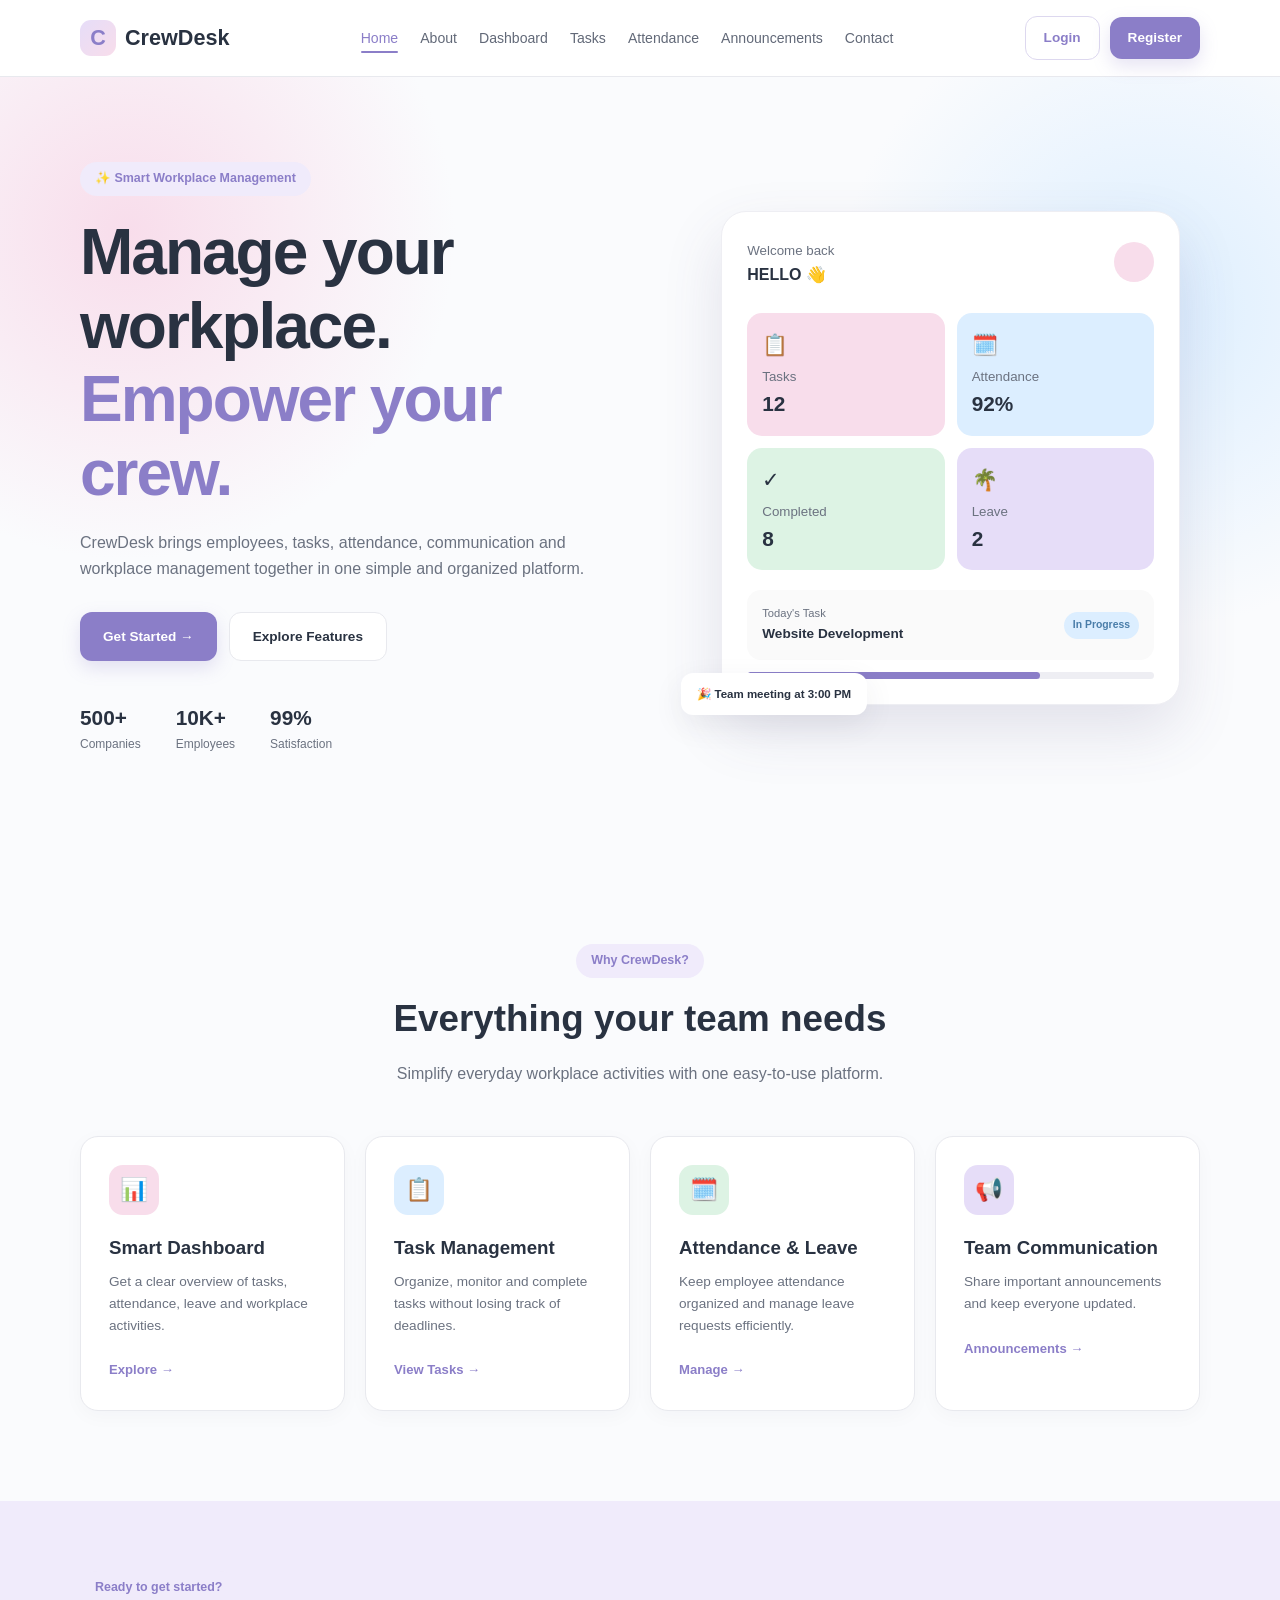
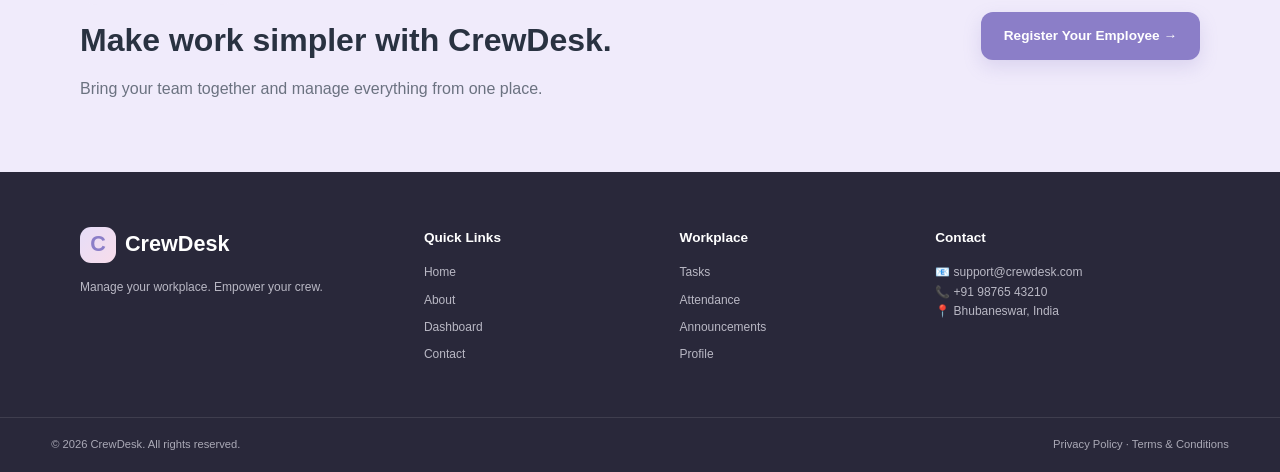
==== commit cdbe7fd5: "Update index.html" ====
--- a/index.html
+++ b/index.html
@@ -249,7 +249,7 @@
         </div>
 
         <a href="register.html" class="btn btn-primary btn-large">
-            Register Your Company →
+            Register Your Employee →
         </a>
 
     </div>
